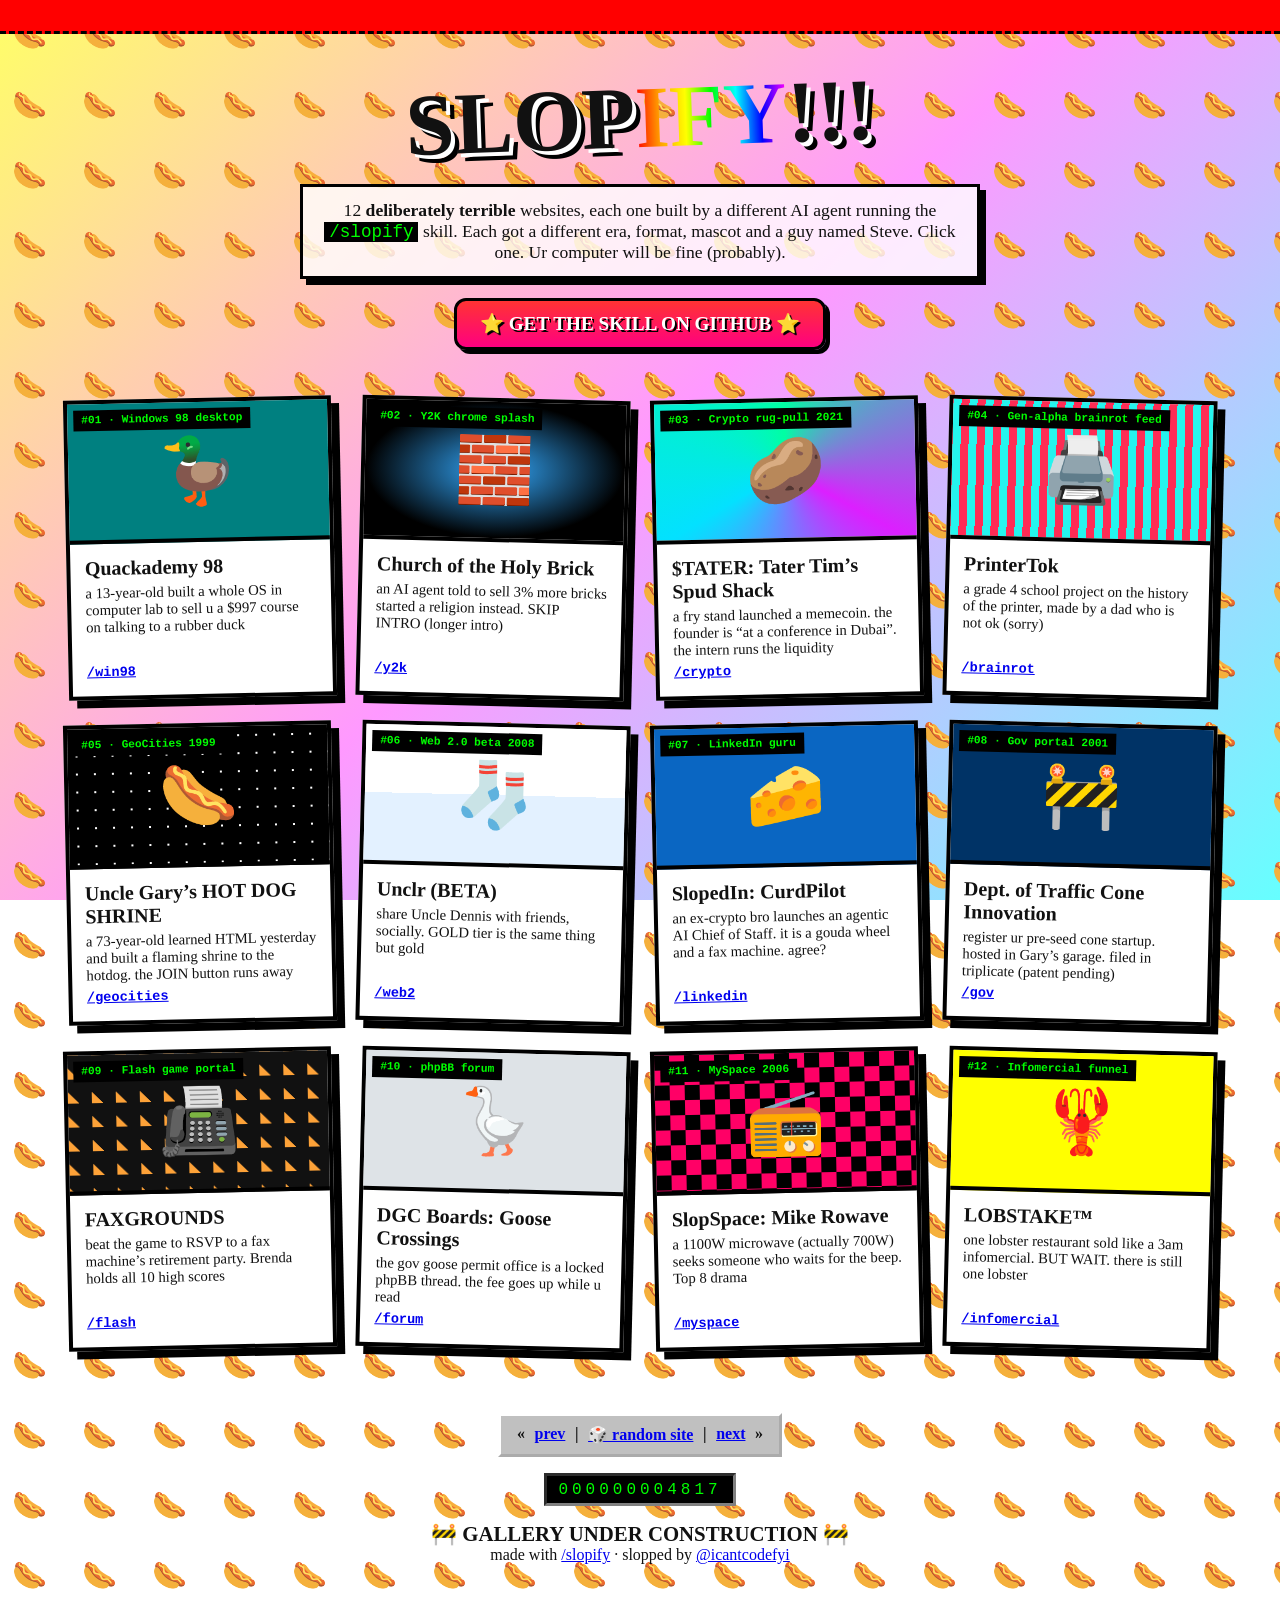
==== examples/index.html @ 236ec028 "Add 12 example sites + gallery (slopified.vercel.app) Co-Authored-By: Claude Opus 5.5 <noreply@anthr" ====
<!doctype html>
<html lang="en">
<head>
  <meta charset="UTF-8" />
  <meta name="viewport" content="width=device-width, initial-scale=1.0" />
  <title>SLOPIFY WEBRING!!! 12 cursed websites (free)</title>
  <meta name="description" content="12 deliberately terrible websites generated by the /slopify agent skill." />
  <link rel="icon" href="data:image/svg+xml,<svg xmlns='http://www.w3.org/2000/svg' viewBox='0 0 100 100'><text y='.9em' font-size='90'>🌭</text></svg>" />
  <style>
    * { box-sizing: border-box; margin: 0; }
    body {
      font-family: "Comic Sans MS", "Chalkboard SE", "Comic Neue", cursive;
      color: #111; overflow-x: clip;
      background:
        url("data:image/svg+xml,%3Csvg xmlns='http://www.w3.org/2000/svg' width='70' height='70'%3E%3Ctext x='12' y='45' font-size='28'%3E%F0%9F%8C%AD%3C/text%3E%3C/svg%3E"),
        linear-gradient(135deg, #ff6, #f9f 50%, #6ff) fixed;
    }
    .marquee { background: red; color: #ff0; font-weight: 700; padding: 6px 0; border-bottom: 3px dashed #000; overflow: hidden; white-space: nowrap; }
    .marquee span { display: inline-block; padding-left: 100vw; animation: m 26s linear infinite; }
    @keyframes m { to { transform: translateX(-100%); } }
    header { text-align: center; padding: 2.5rem 1rem 1rem; }
    h1 { font-size: clamp(2.6rem, 9vw, 5.5rem); line-height: 1; text-shadow: 4px 4px #fff, 8px 8px #000; transform: rotate(-2deg); }
    .rainbow { background: linear-gradient(90deg, red, orange, #ff0, #0f0, #0ff, #00f, #f0f); -webkit-background-clip: text; background-clip: text; color: transparent; text-shadow: none; display: inline-block; animation: w .5s infinite alternate; }
    @keyframes w { to { transform: rotate(3deg) scale(1.04); } }
    .lead { display: inline-block; margin: 1.4rem auto 0; max-width: 680px; background: #fffc; border: 3px solid #000; padding: .8rem 1rem; font-size: 1.1rem; box-shadow: 6px 6px #000; }
    .lead code { background: #000; color: #0f0; padding: 0 .3rem; }
    .cta { display: inline-block; margin-top: 1.2rem; font: inherit; font-weight: 700; font-size: 1.2rem; color: #fff; text-shadow: 2px 2px #000; text-decoration: none; background: linear-gradient(#f33, #ff0080); border: 3px solid #000; border-radius: 12px; padding: .7rem 1.4rem; box-shadow: 4px 4px #000; animation: p 1s infinite; }
    @keyframes p { 50% { transform: scale(1.06); } }
    .grid { max-width: 1180px; margin: 2rem auto; padding: 0 1rem; display: grid; gap: 1.6rem; grid-template-columns: repeat(auto-fill, minmax(260px, 1fr)); }
    .card { display: flex; flex-direction: column; text-decoration: none; color: inherit; background: #fff; border: 4px solid #000; box-shadow: 8px 8px #000; transition: transform .12s; }
    .card:nth-child(odd) { transform: rotate(-1.2deg); }
    .card:nth-child(even) { transform: rotate(1.4deg); }
    .card:hover { transform: rotate(0) scale(1.04); z-index: 1; }
    .card:active { transform: translate(6px, 6px); box-shadow: 2px 2px #000; }
    .thumb { height: 140px; display: grid; place-items: center; font-size: 4rem; border-bottom: 4px solid #000; position: relative; overflow: hidden; }
    .thumb small { position: absolute; left: 6px; top: 6px; font: 700 .7rem/1 "Courier New", monospace; background: #000; color: #0f0; padding: 5px 8px; }
    .meta { padding: .8rem .9rem 1rem; display: flex; flex-direction: column; gap: .35rem; flex: 1; }
    .meta h2 { font-size: 1.25rem; line-height: 1.15; }
    .meta p { font-size: .92rem; }
    .meta .route { margin-top: auto; font: 700 .85rem "Courier New", monospace; color: #00e; text-decoration: underline; }
    .t-win98 { background: #008080; } .t-y2k { background: radial-gradient(#3af, #000 70%); } .t-crypto { background: conic-gradient(#00ffa3, #dc1fff, #03e1ff, #00ffa3); }
    .t-brainrot { background: repeating-linear-gradient(90deg, #25F4EE 0 8px, #FE2C55 8px 16px); } .t-geocities { background: #000 radial-gradient(#fff 1px, transparent 1.5px) 0 0/18px 18px; }
    .t-web2 { background: linear-gradient(#fff 50%, #e3f1ff 50%); } .t-linkedin { background: #0a66c2; } .t-gov { background: #003366; }
    .t-flash { background: #111 linear-gradient(45deg, #fda238 25%, transparent 25%) 0 0/24px 24px; } .t-forum { background: #DEE3E7; }
    .t-myspace { background: #000 repeating-conic-gradient(#f06 0 25%, #000 0 50%) 0 0/30px 30px; } .t-infomercial { background: #ff0; }
    footer { text-align: center; padding: 2rem 1rem 4rem; }
    .ring { display: inline-flex; gap: .6rem; flex-wrap: wrap; justify-content: center; background: silver; border: 3px outset #fff; padding: .6rem 1rem; font-family: "Times New Roman", serif; font-weight: 700; }
    .ring a { color: #00e; }
    .counter { display: inline-block; margin-top: 1rem; background: #000; color: #0f0; font-family: "Courier New", monospace; letter-spacing: .25em; padding: .2rem .5rem; border: 3px inset gray; padding: .3rem .7rem; }
    .construction { margin-top: 1rem; font-size: 1.3rem; font-weight: 700; }
    @media (prefers-reduced-motion: reduce) { *, *::before, *::after { animation: none !important; } }
  </style>
</head>
<body>
  <div class="marquee"><span>🔥🔥 WELCOME 2 THE SLOPIFY WEBRING!!! 🔥🔥 &nbsp; 12 websites made by an AI skill that was told to be bad on purpose &nbsp; *** none of these are real businesses (we checked) *** &nbsp; best viewed in Netscape Navigator 4.7 &nbsp; 🌭🌭🌭</span></div>

  <header>
    <h1>SLOP<span class="rainbow">IFY</span>!!!</h1>
    <p class="lead">
      12 <b>deliberately terrible</b> websites, each one built by a different AI agent running the
      <code>/slopify</code> skill. Each got a different era, format, mascot and a guy named Steve.
      Click one. Ur computer will be fine (probably).
    </p>
    <br />
    <a class="cta" href="https://github.com/icantcodefyi/slopify" target="_blank" rel="noopener">⭐ GET THE SKILL ON GITHUB ⭐</a>
  </header>

  <main class="grid" id="grid"></main>

  <footer>
    <div class="ring">« <a href="#" id="prev">prev</a> | <a href="#" id="random">🎲 random site</a> | <a href="#" id="next">next</a> »</div>
    <br /><span class="counter" id="count">000000004812</span>
    <p class="construction">🚧 GALLERY UNDER CONSTRUCTION 🚧</p>
    <p>made with <a href="https://github.com/icantcodefyi/slopify">/slopify</a> · slopped by <a href="https://x.com/icantcodefyi" target="_blank" rel="noopener">@icantcodefyi</a></p>
  </footer>

  <script>
    const SITES = [
      { slug: 'win98', emoji: '🦆', era: 'Windows 98 desktop', title: 'Quackademy 98', tag: 'a 13-year-old built a whole OS in computer lab to sell u a $997 course on talking to a rubber duck' },
      { slug: 'y2k', emoji: '🧱', era: 'Y2K chrome splash', title: 'Church of the Holy Brick', tag: 'an AI agent told to sell 3% more bricks started a religion instead. SKIP INTRO (longer intro)' },
      { slug: 'crypto', emoji: '🥔', era: 'Crypto rug-pull 2021', title: '$TATER: Tater Tim’s Spud Shack', tag: 'a fry stand launched a memecoin. the founder is “at a conference in Dubai”. the intern runs the liquidity' },
      { slug: 'brainrot', emoji: '🖨️', era: 'Gen-alpha brainrot feed', title: 'PrinterTok', tag: 'a grade 4 school project on the history of the printer, made by a dad who is not ok (sorry)' },
      { slug: 'geocities', emoji: '🌭', era: 'GeoCities 1999', title: 'Uncle Gary’s HOT DOG SHRINE', tag: 'a 73-year-old learned HTML yesterday and built a flaming shrine to the hotdog. the JOIN button runs away' },
      { slug: 'web2', emoji: '🧦', era: 'Web 2.0 beta 2008', title: 'Unclr (BETA)', tag: 'share Uncle Dennis with friends, socially. GOLD tier is the same thing but gold' },
      { slug: 'linkedin', emoji: '🧀', era: 'LinkedIn guru', title: 'SlopedIn: CurdPilot', tag: 'an ex-crypto bro launches an agentic AI Chief of Staff. it is a gouda wheel and a fax machine. agree?' },
      { slug: 'gov', emoji: '🚧', era: 'Gov portal 2001', title: 'Dept. of Traffic Cone Innovation', tag: 'register ur pre-seed cone startup. hosted in Gary’s garage. filed in triplicate (patent pending)' },
      { slug: 'flash', emoji: '📠', era: 'Flash game portal', title: 'FAXGROUNDS', tag: 'beat the game to RSVP to a fax machine’s retirement party. Brenda holds all 10 high scores' },
      { slug: 'forum', emoji: '🪿', era: 'phpBB forum', title: 'DGC Boards: Goose Crossings', tag: 'the gov goose permit office is a locked phpBB thread. the fee goes up while u read' },
      { slug: 'myspace', emoji: '📻', era: 'MySpace 2006', title: 'SlopSpace: Mike Rowave', tag: 'a 1100W microwave (actually 700W) seeks someone who waits for the beep. Top 8 drama' },
      { slug: 'infomercial', emoji: '🦞', era: 'Infomercial funnel', title: 'LOBSTAKE™', tag: 'one lobster restaurant sold like a 3am infomercial. BUT WAIT. there is still one lobster' },
    ];
    const grid = document.getElementById('grid');
    grid.innerHTML = SITES.map((s, i) => `
      <a class="card" href="./${s.slug}/">
        <div class="thumb t-${s.slug}"><small>#${String(i + 1).padStart(2, '0')} · ${s.era}</small>${s.emoji}</div>
        <div class="meta"><h2>${s.title}</h2><p>${s.tag}</p><span class="route">/${s.slug}</span></div>
      </a>`).join('');

    const go = (i) => (location.href = `./${SITES[(i + SITES.length) % SITES.length].slug}/`);
    document.getElementById('random').onclick = (e) => (e.preventDefault(), go(Math.floor(Math.random() * SITES.length)));
    document.getElementById('prev').onclick = (e) => (e.preventDefault(), go(-1));
    document.getElementById('next').onclick = (e) => (e.preventDefault(), go(0));

    let n = 4812;
    setInterval(() => (document.getElementById('count').textContent = String((n += Math.ceil(Math.random() * 5))).padStart(12, '0')), 1400);
  </script>
</body>
</html>
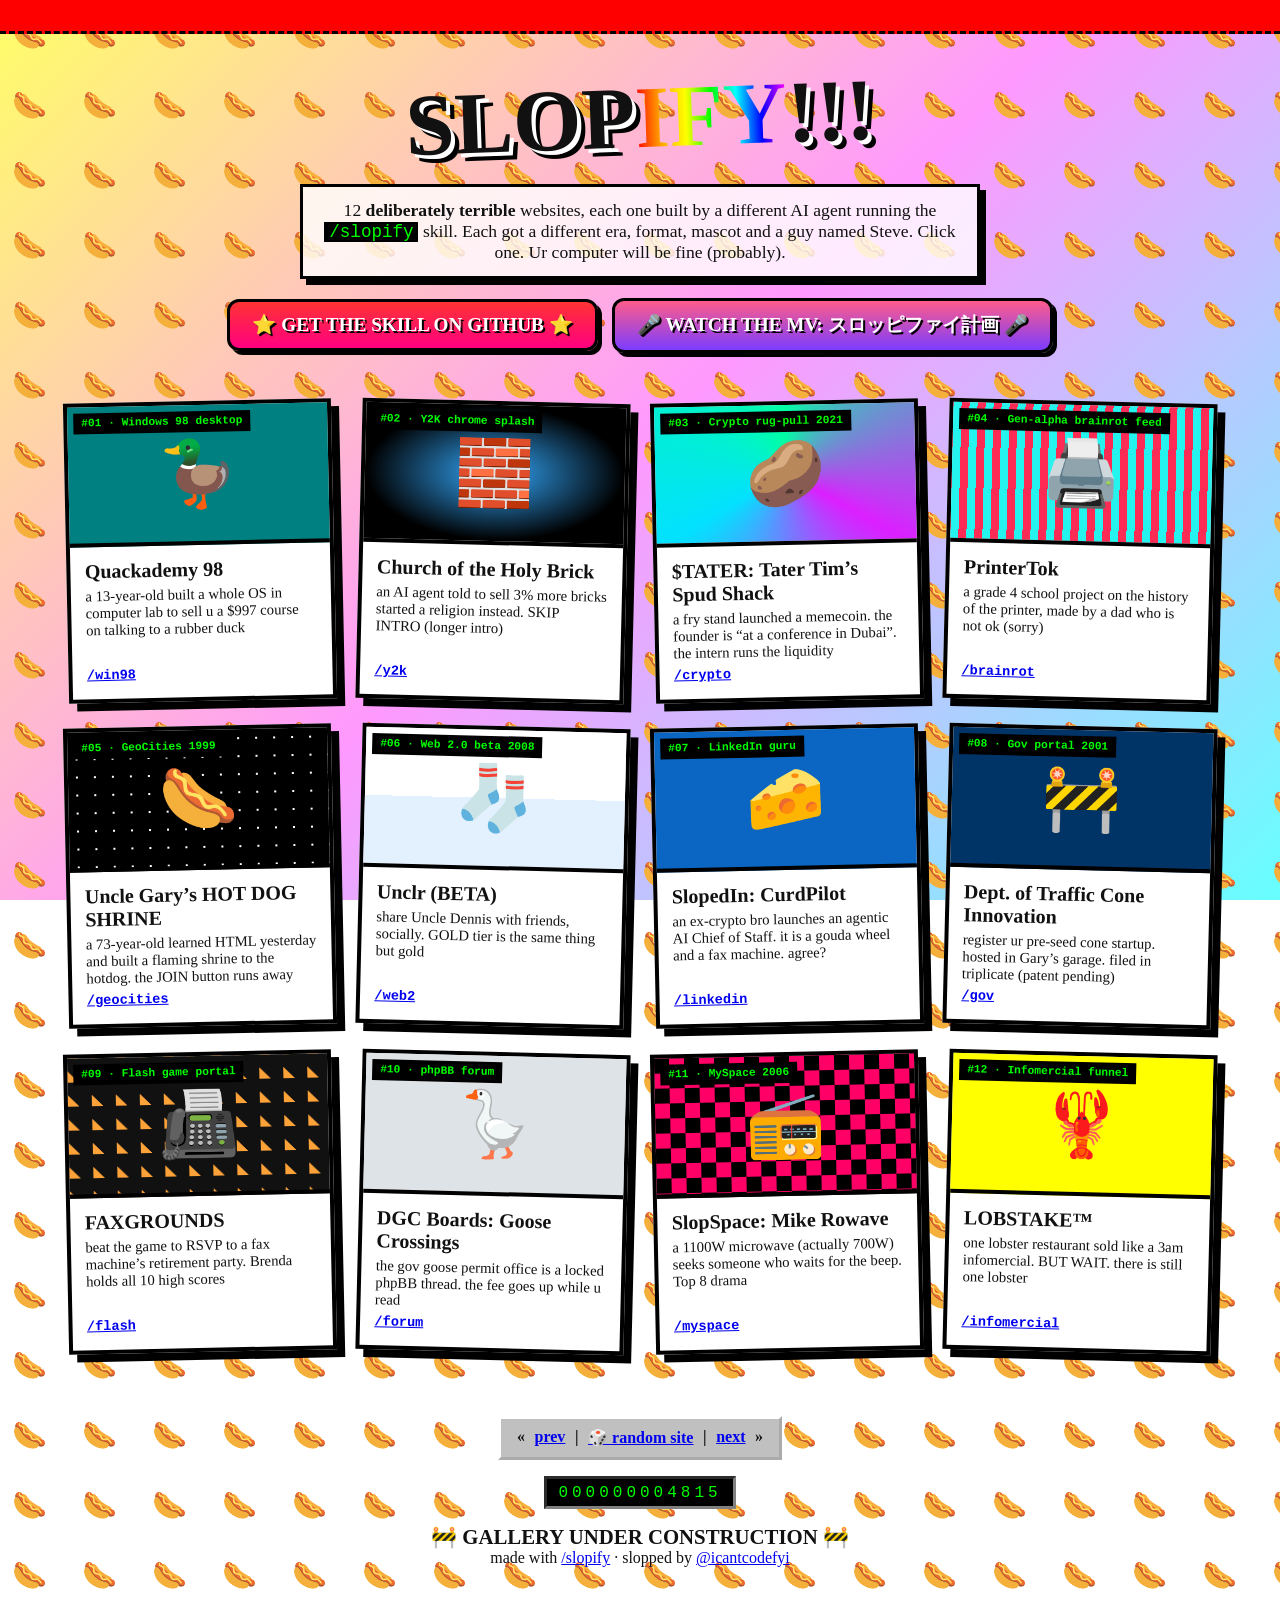
==== commit d5852af7: "Add スロッピファイ計画, the MMD-style /slopify music video (mv/) Co-Authored-By: Claude Opus 5.5 <noreply@ant" ====
--- a/examples/index.html
+++ b/examples/index.html
@@ -47,6 +47,7 @@
     .ring { display: inline-flex; gap: .6rem; flex-wrap: wrap; justify-content: center; background: silver; border: 3px outset #fff; padding: .6rem 1rem; font-family: "Times New Roman", serif; font-weight: 700; }
     .ring a { color: #00e; }
     .counter { display: inline-block; margin-top: 1rem; background: #000; color: #0f0; font-family: "Courier New", monospace; letter-spacing: .25em; padding: .2rem .5rem; border: 3px inset gray; padding: .3rem .7rem; }
+    .cta.mv { margin-left: .6rem; background: linear-gradient(#ff5c8a, #7b3cff); }
     .construction { margin-top: 1rem; font-size: 1.3rem; font-weight: 700; }
     @media (prefers-reduced-motion: reduce) { *, *::before, *::after { animation: none !important; } }
   </style>
@@ -63,6 +64,7 @@
     </p>
     <br />
     <a class="cta" href="https://github.com/icantcodefyi/slopify" target="_blank" rel="noopener">⭐ GET THE SKILL ON GITHUB ⭐</a>
+    <a class="cta mv" href="./mv/">🎤 WATCH THE MV: スロッピファイ計画 🎤</a>
   </header>
 
   <main class="grid" id="grid"></main>
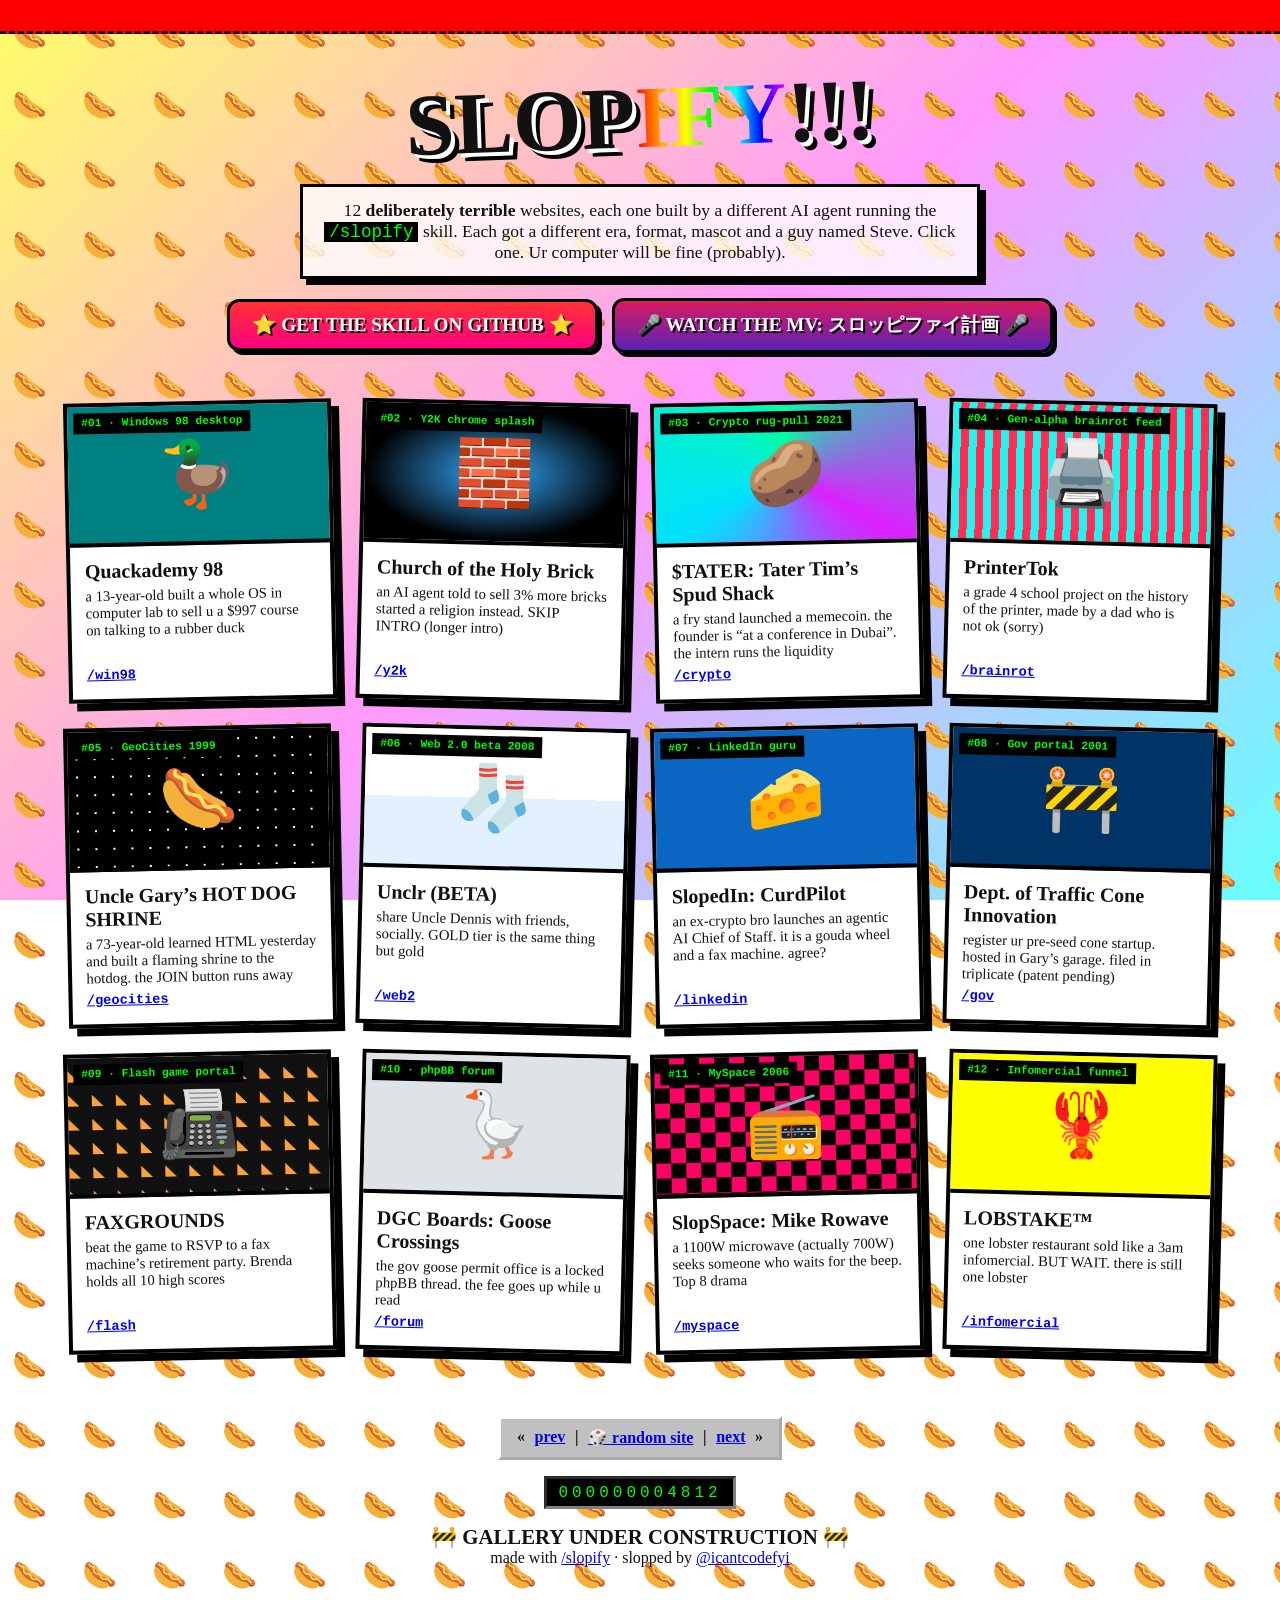
==== commit 1dcf3044: "Gallery: darker MV button for contrast Co-Authored-By: Claude Opus 5.5 <noreply@anthropic.com>" ====
--- a/examples/index.html
+++ b/examples/index.html
@@ -47,7 +47,7 @@
     .ring { display: inline-flex; gap: .6rem; flex-wrap: wrap; justify-content: center; background: silver; border: 3px outset #fff; padding: .6rem 1rem; font-family: "Times New Roman", serif; font-weight: 700; }
     .ring a { color: #00e; }
     .counter { display: inline-block; margin-top: 1rem; background: #000; color: #0f0; font-family: "Courier New", monospace; letter-spacing: .25em; padding: .2rem .5rem; border: 3px inset gray; padding: .3rem .7rem; }
-    .cta.mv { margin-left: .6rem; background: linear-gradient(#ff5c8a, #7b3cff); }
+    .cta.mv { margin-left: .6rem; background: linear-gradient(#d81b60, #5b21b6); }
     .construction { margin-top: 1rem; font-size: 1.3rem; font-weight: 700; }
     @media (prefers-reduced-motion: reduce) { *, *::before, *::after { animation: none !important; } }
   </style>
